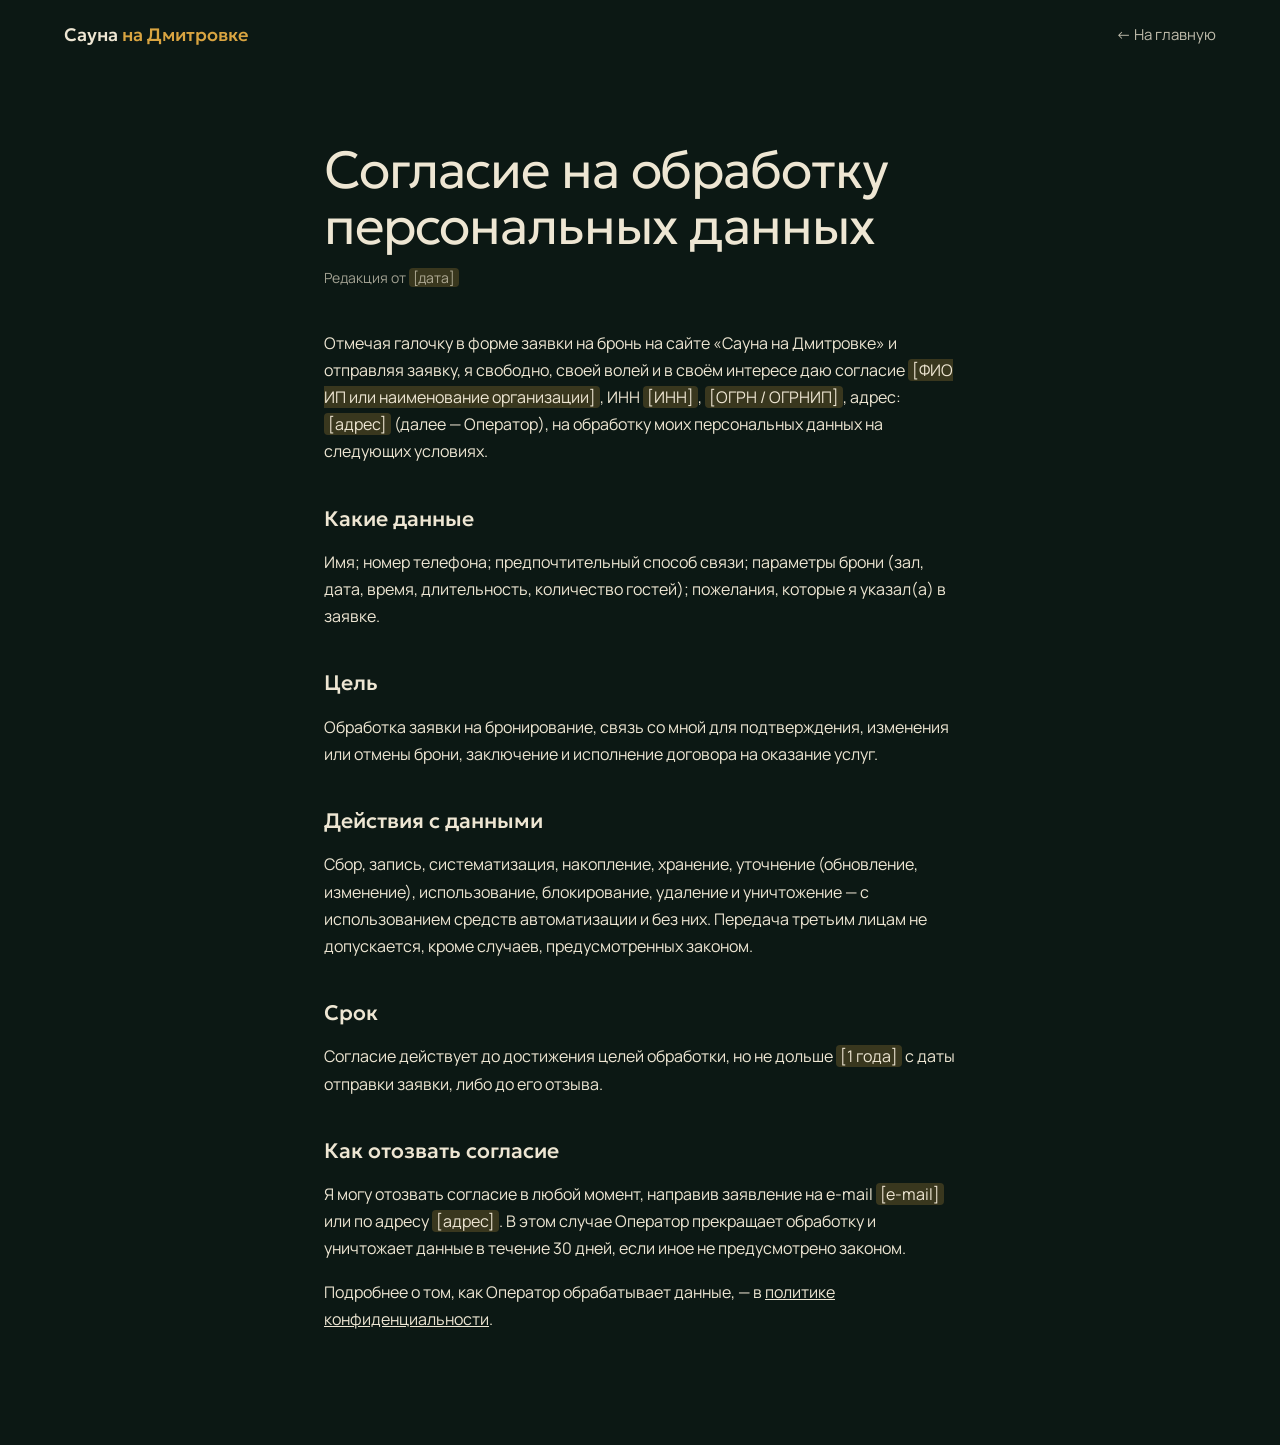
==== consent.html @ 00a85922 "Согласие на обработку персональных данных и политика конфиденциальности Co-Authored-By: Claude Opus " ====
<!DOCTYPE html>
<html lang="ru">
<head>
<meta charset="UTF-8">
<meta name="viewport" content="width=device-width, initial-scale=1">
<meta name="referrer" content="no-referrer">
<title>Согласие на обработку данных — Сауна на Дмитровке</title>
<script>
(function () {
  var t = null;
  try { t = localStorage.getItem('theme'); } catch (e) {}
  document.documentElement.setAttribute('data-theme', t === 'light' ? 'light' : 'dark');
})();
</script>
<link rel="preconnect" href="https://fonts.googleapis.com">
<link rel="preconnect" href="https://fonts.gstatic.com" crossorigin>
<link href="https://fonts.googleapis.com/css2?family=Geologica:wght@300;500&family=Manrope:wght@400;700&display=swap" rel="stylesheet">
<link rel="stylesheet" href="legal.css">
</head>
<body>
<!--
  Перед запуском замените выделенные поля (класс "fill") на данные владельца —
  те же, что в privacy.html.
-->
<header class="top">
  <a class="brand" href="./">Сауна <b>на Дмитровке</b></a>
  <a class="back" href="./">← На главную</a>
</header>

<main>
  <h1>Согласие на обработку персональных данных</h1>
  <p class="meta">Редакция от <span class="fill">[дата]</span></p>

  <p>Отмечая галочку в форме заявки на бронь на сайте «Сауна на Дмитровке» и отправляя заявку, я свободно, своей волей и в своём интересе даю согласие <span class="fill">[ФИО ИП или наименование организации]</span>, ИНН <span class="fill">[ИНН]</span>, <span class="fill">[ОГРН / ОГРНИП]</span>, адрес: <span class="fill">[адрес]</span> (далее — Оператор), на обработку моих персональных данных на следующих условиях.</p>

  <h2>Какие данные</h2>
  <p>Имя; номер телефона; предпочтительный способ связи; параметры брони (зал, дата, время, длительность, количество гостей); пожелания, которые я указал(а) в заявке.</p>

  <h2>Цель</h2>
  <p>Обработка заявки на бронирование, связь со мной для подтверждения, изменения или отмены брони, заключение и исполнение договора на оказание услуг.</p>

  <h2>Действия с данными</h2>
  <p>Сбор, запись, систематизация, накопление, хранение, уточнение (обновление, изменение), использование, блокирование, удаление и уничтожение — с использованием средств автоматизации и без них. Передача третьим лицам не допускается, кроме случаев, предусмотренных законом.</p>

  <h2>Срок</h2>
  <p>Согласие действует до достижения целей обработки, но не дольше <span class="fill">[1 года]</span> с даты отправки заявки, либо до его отзыва.</p>

  <h2>Как отозвать согласие</h2>
  <p>Я могу отозвать согласие в любой момент, направив заявление на e-mail <span class="fill">[e-mail]</span> или по адресу <span class="fill">[адрес]</span>. В этом случае Оператор прекращает обработку и уничтожает данные в течение 30 дней, если иное не предусмотрено законом.</p>

  <p>Подробнее о том, как Оператор обрабатывает данные, — в <a href="privacy.html">политике конфиденциальности</a>.</p>
</main>
</body>
</html>
---- legal.css ----
/* Общие стили страниц с документами (политика, согласие) */
:root {
  --night: #0c1814;
  --deep: #132620;
  --gold: #d9a441;
  --steam: #eee6d3;
  --dim: rgba(238, 230, 211, .66);
  --line: rgba(238, 230, 211, .14);
  --accent: var(--gold);
  --fill: rgba(217, 164, 65, .22);
  --pad: clamp(20px, 5vw, 72px);
  color-scheme: dark;
}
:root[data-theme="light"] {
  --night: #f6f1e6;
  --deep: #ebe3d0;
  --steam: #15251e;
  --dim: rgba(21, 37, 30, .68);
  --line: rgba(21, 37, 30, .14);
  --accent: #8f6210;
  --fill: rgba(217, 164, 65, .35);
  color-scheme: light;
}
* { box-sizing: border-box; }
body { margin: 0; background: var(--night); color: var(--steam); font: 400 16px/1.7 'Manrope', system-ui, sans-serif; -webkit-font-smoothing: antialiased; }
a { color: inherit; }
.top { display: flex; align-items: center; gap: 24px; padding: 22px var(--pad); }
.brand { font: 500 18px/1 'Geologica', sans-serif; text-decoration: none; }
.brand b { color: var(--accent); font-weight: 500; }
.back { margin-left: auto; font-size: 15px; opacity: .8; text-decoration: none; }
.back:hover { opacity: 1; }
main { max-width: 760px; margin: 0 auto; padding: clamp(32px, 6vw, 72px) var(--pad) 96px; }
h1 { margin: 0 0 12px; font: 300 clamp(32px, 4.6vw, 52px)/1.08 'Geologica', sans-serif; letter-spacing: -.02em; }
.meta { margin: 0 0 40px; color: var(--dim); font-size: 14px; }
h2 { margin: 40px 0 12px; font: 500 21px/1.3 'Geologica', sans-serif; }
p, li { color: var(--steam); }
ul, ol { padding-left: 1.3em; }
li + li { margin-top: 4px; }
/* Поля, которые владелец должен заполнить своими данными */
.fill { background: var(--fill); padding: 0 4px; border-radius: 4px; }
.note { margin: 0 0 32px; padding: 14px 18px; border: 1px dashed var(--accent); border-radius: 10px; color: var(--dim); font-size: 14px; }
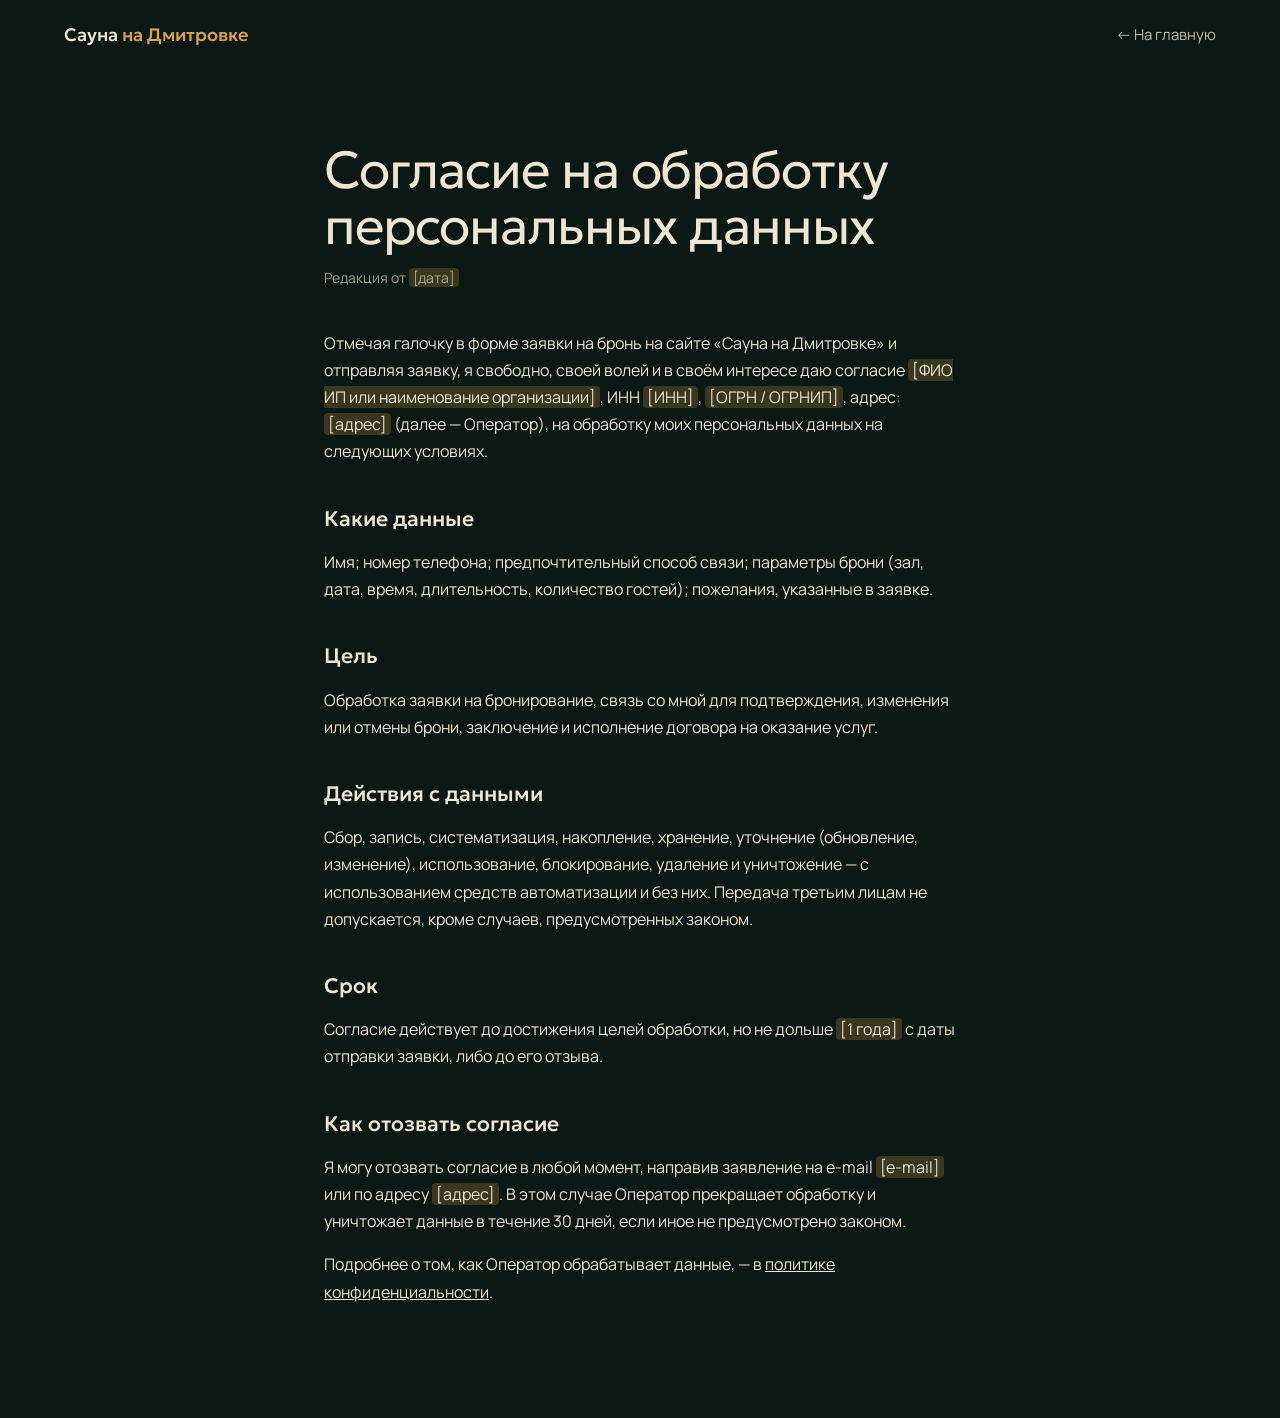
==== commit 870da3a0: "Нейтральная формулировка согласия Co-Authored-By: Claude Opus 5.5 <noreply@anthropic.com>" ====
--- a/consent.html
+++ b/consent.html
@@ -34,7 +34,7 @@
   <p>Отмечая галочку в форме заявки на бронь на сайте «Сауна на Дмитровке» и отправляя заявку, я свободно, своей волей и в своём интересе даю согласие <span class="fill">[ФИО ИП или наименование организации]</span>, ИНН <span class="fill">[ИНН]</span>, <span class="fill">[ОГРН / ОГРНИП]</span>, адрес: <span class="fill">[адрес]</span> (далее — Оператор), на обработку моих персональных данных на следующих условиях.</p>
 
   <h2>Какие данные</h2>
-  <p>Имя; номер телефона; предпочтительный способ связи; параметры брони (зал, дата, время, длительность, количество гостей); пожелания, которые я указал(а) в заявке.</p>
+  <p>Имя; номер телефона; предпочтительный способ связи; параметры брони (зал, дата, время, длительность, количество гостей); пожелания, указанные в заявке.</p>
 
   <h2>Цель</h2>
   <p>Обработка заявки на бронирование, связь со мной для подтверждения, изменения или отмены брони, заключение и исполнение договора на оказание услуг.</p>
